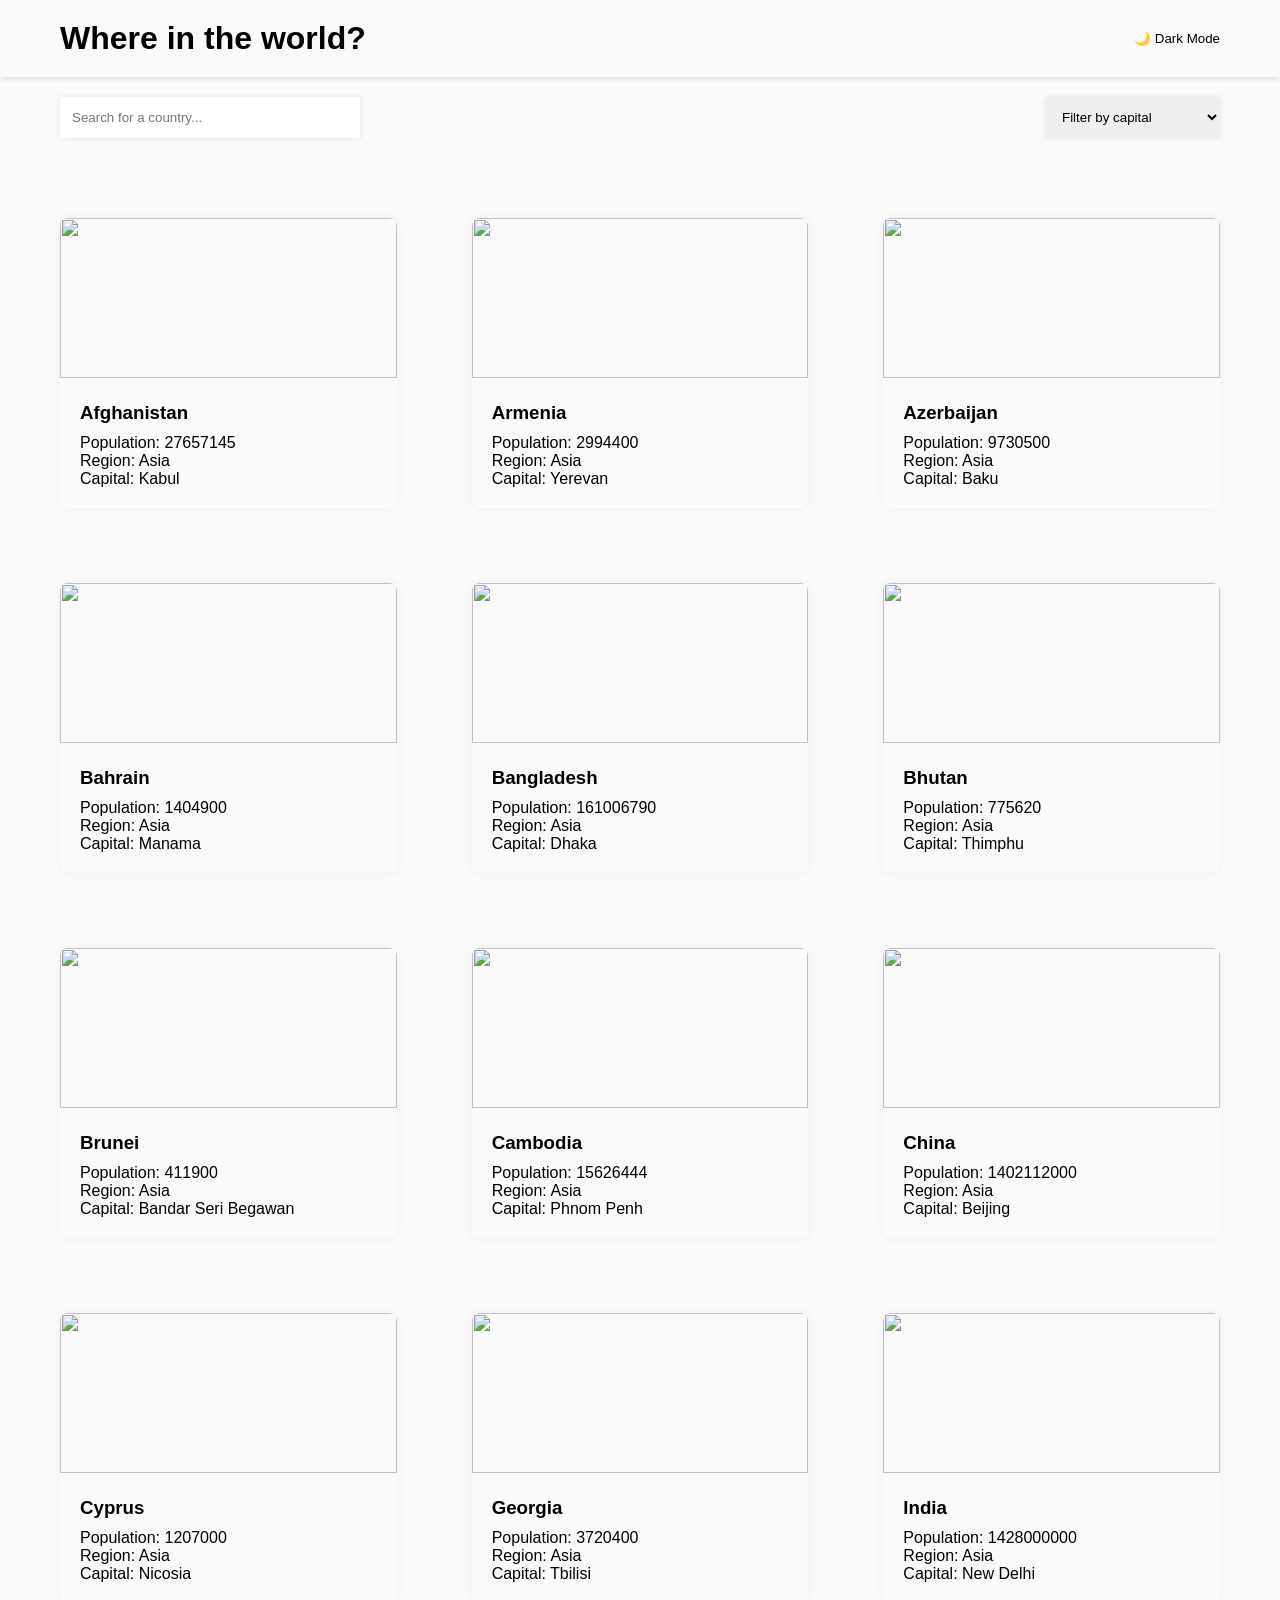
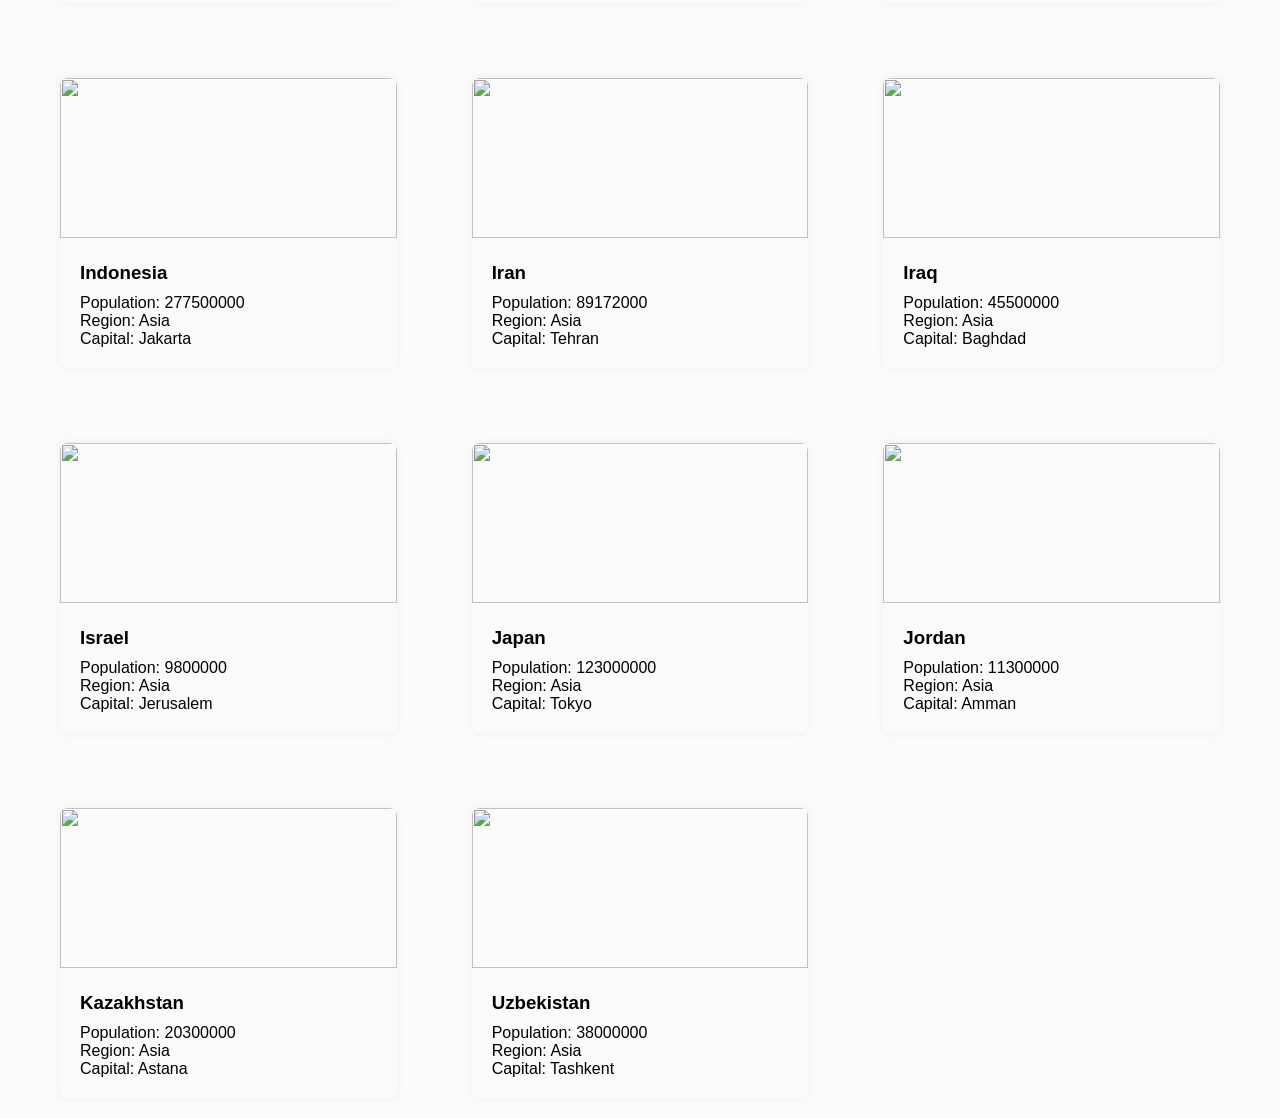
==== index.html @ 541171b5 "first commit" ====
<!DOCTYPE html>
<html lang="en">

<head>
    <meta charset="UTF-8">
    <meta name="viewport" content="width=device-width, initial-scale=1.0">
    <title>Document</title>
    <link rel="stylesheet" href="style.css">
</head>

<body>

    <!-- <button>dark</button>

    <button class="light">light</button> -->




    <div class="container head">
        <header class="header">
            <h1>Where in the world?</h1>
            <button id="darkBtn">
                🌙 Dark Mode
            </button>
        </header>

        <section class="controls">
            <input class="search-input" id="search-input" required type="text" placeholder="Search for a country...">

            <select id="capital">
                <option value="all">Filter by capital</option>
                <option value="Astana">Astana</option>
                <option value="Amman">Amman</option>
                <option value="Baku">Baku</option>
                <option value="Bandar Seri Begawan">Bandar Seri Begawan</option>
                <option value="Beijing">Beijing</option>
                <option value="Baghdad">Baghdad</option>
                <option value="Dhaka">Dhaka</option>
                <option value="Jerusalem">Jerusalem</option>
                <option value="Jakarta">Jakarta</option>
                <option value="Kabul">Kabul</option>
                <option value="Manama">Manama</option>
                <option value="Nicosia">Nicosia</option>
                <option value="New Delhi">New Delhi</option>
                <option value="Phnom Penh">Phnom Penh</option>
                <option value="Thimphu">Thimphu</option>
                <option value="Tbilisi">Tbilisi</option>
                <option value="Tehran">Tehran</option>
                <option value="Tokyo">Tokyo</option>
                <option value="Tashkent">Tashkent</option>
                <option value="Yerevan">Yerevan</option>

            </select>
        </section>

        <section class="countries-list">

    </div>


    <script type="module" src="./js/app.js"></script>
    <script type="module" src="./js/data.js"></script>
</body>

</html>
---- style.css ----
* {
    margin: 0;
    padding: 0;
    box-sizing: border-box;
}

:root {
    --dark: #000;
    --white: #fff;
    --gray: #454242;
}

.dark-mode {
    --dark: #fff;
    --white: #000;
}

body {
    margin: 0;
    font-family: Arial, sans-serif;
    background: var(--dark);
    color: var(--white);
}
body{
  background:#fafafa;
  color: var(--dark);
  transition:.3s;
}

body.dark{
  background:var(--dark);
  color: var(--white);
}
body.dark .country,
body.dark .search-input,
body.dark select{
  background:#2b3945;
  color:white;
  border:none;
}

#darkBtn{
  border:none;
  background:none;
  cursor:pointer;
  color:inherit;
}

.container {
    width: 100%;
    max-width: 1400px;
    margin: 0 auto;
}

.header {
    display: flex;
    justify-content: space-between;
    padding: 20px 60px;
    background: var;
    box-shadow: 0 2px 5px rgba(0, 0, 0, 0.1);
}

.controls {
    display: flex;
    justify-content: space-between;
    padding: 20px 60px;
    flex-wrap: wrap;
}

.controls input {
    width: 300px;
    padding: 12px;
    border: none;
    box-shadow: 0 0 5px rgba(0, 0, 0, 0.1);
}

.controls select {
    padding: 12px;
    border: none;
    box-shadow: 0 0 5px rgba(0, 0, 0, 0.1);
}

.countries-list {
    display: grid;
    grid-template-columns: repeat(auto-fill, minmax(250px, 1fr));
    gap: 75px;
    padding: 20px 60px;
    margin-top: 40px;
}

.country {
    background: var;
    border-radius: 8px;
    overflow: hidden;
    box-shadow: 0 0 10px rgba(0, 0, 0, 0.05);
}


.country img {
    width: 100%;
    height: 160px;
    object-fit: cover;
}

.deck {
    padding: 20px;
}

.country h3 {
    margin: 0 0 10px;
}
body.dark .country h3 {
    color: var(--white);
}
body.dark .country p{
    color: #baafaf;
}
body.dark .country p span{
    color: var(--white);
}
@media (max-width:570px){
    .header h1{
        font-size: 22px;
    }
    select{
        margin-top: 30px;
    }
}

@media (max-width:425px){
    .header h1{
        font-size: 13px;
    }
}
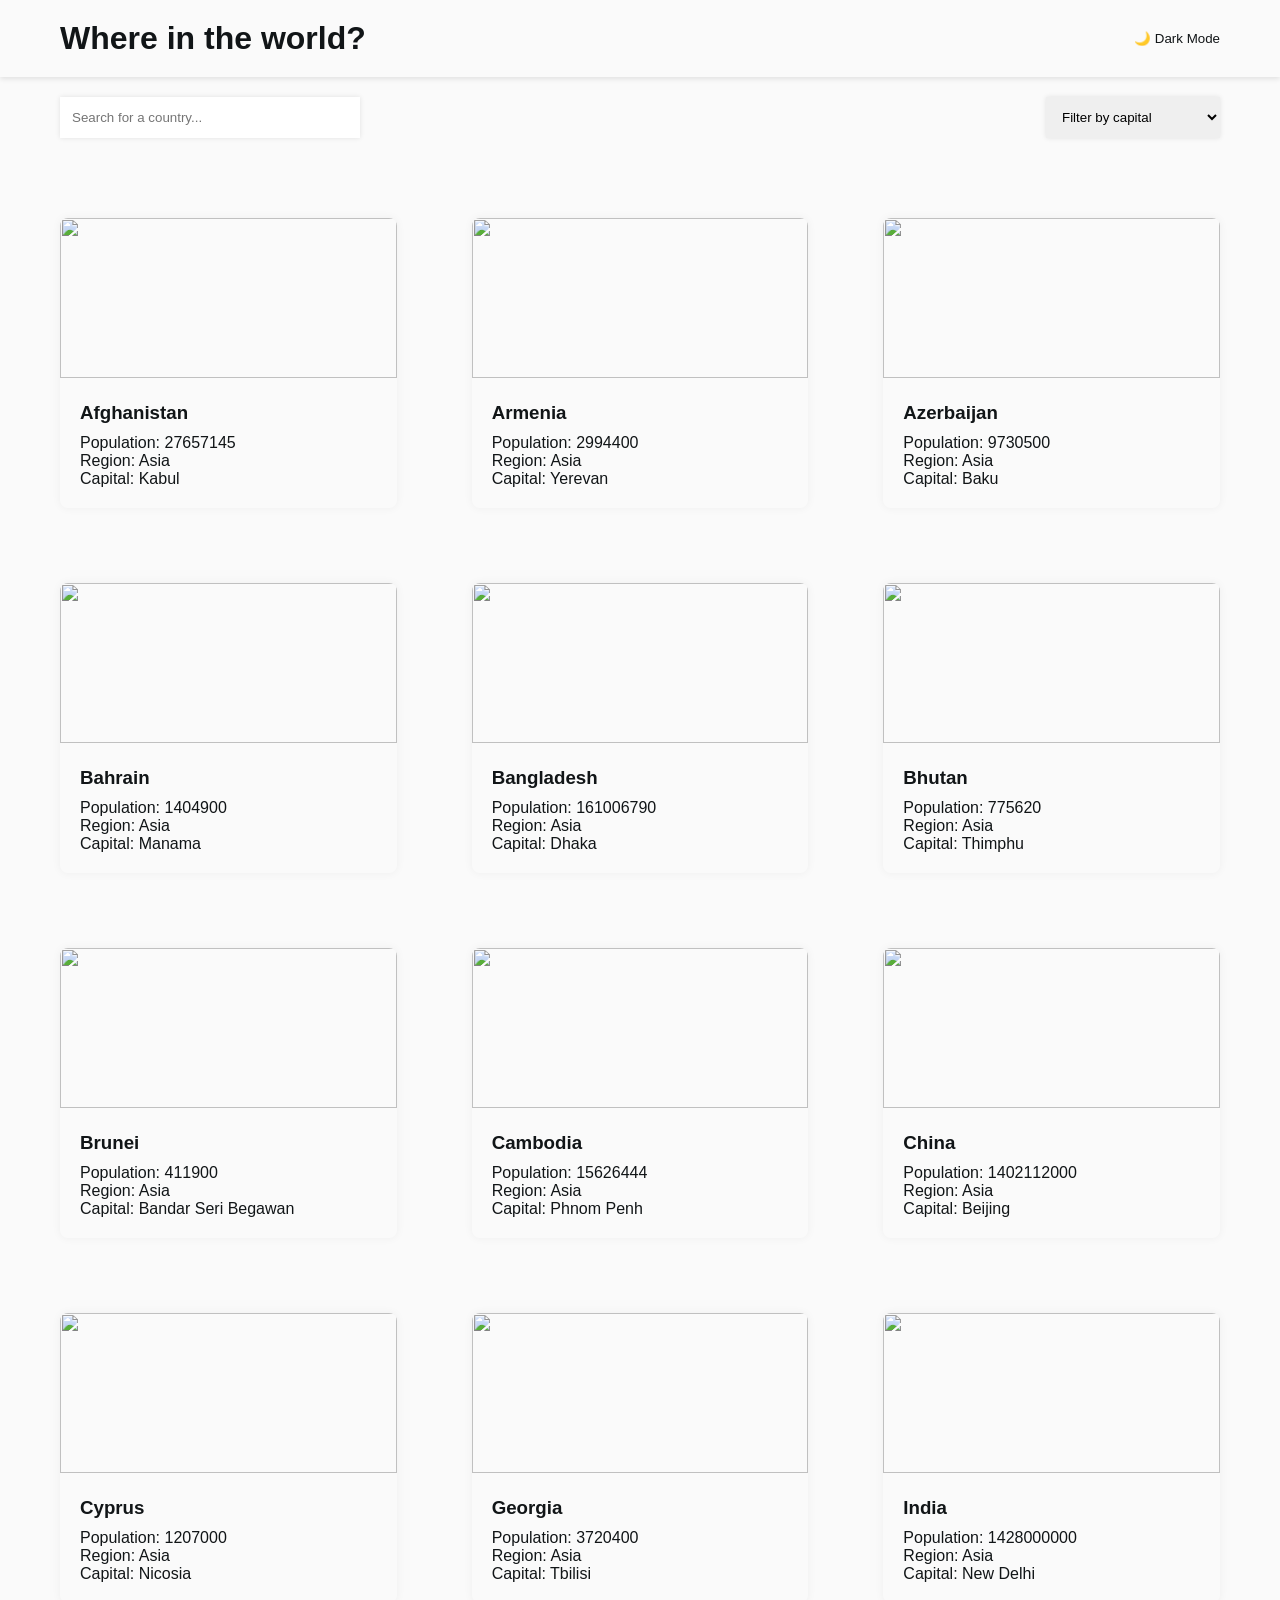
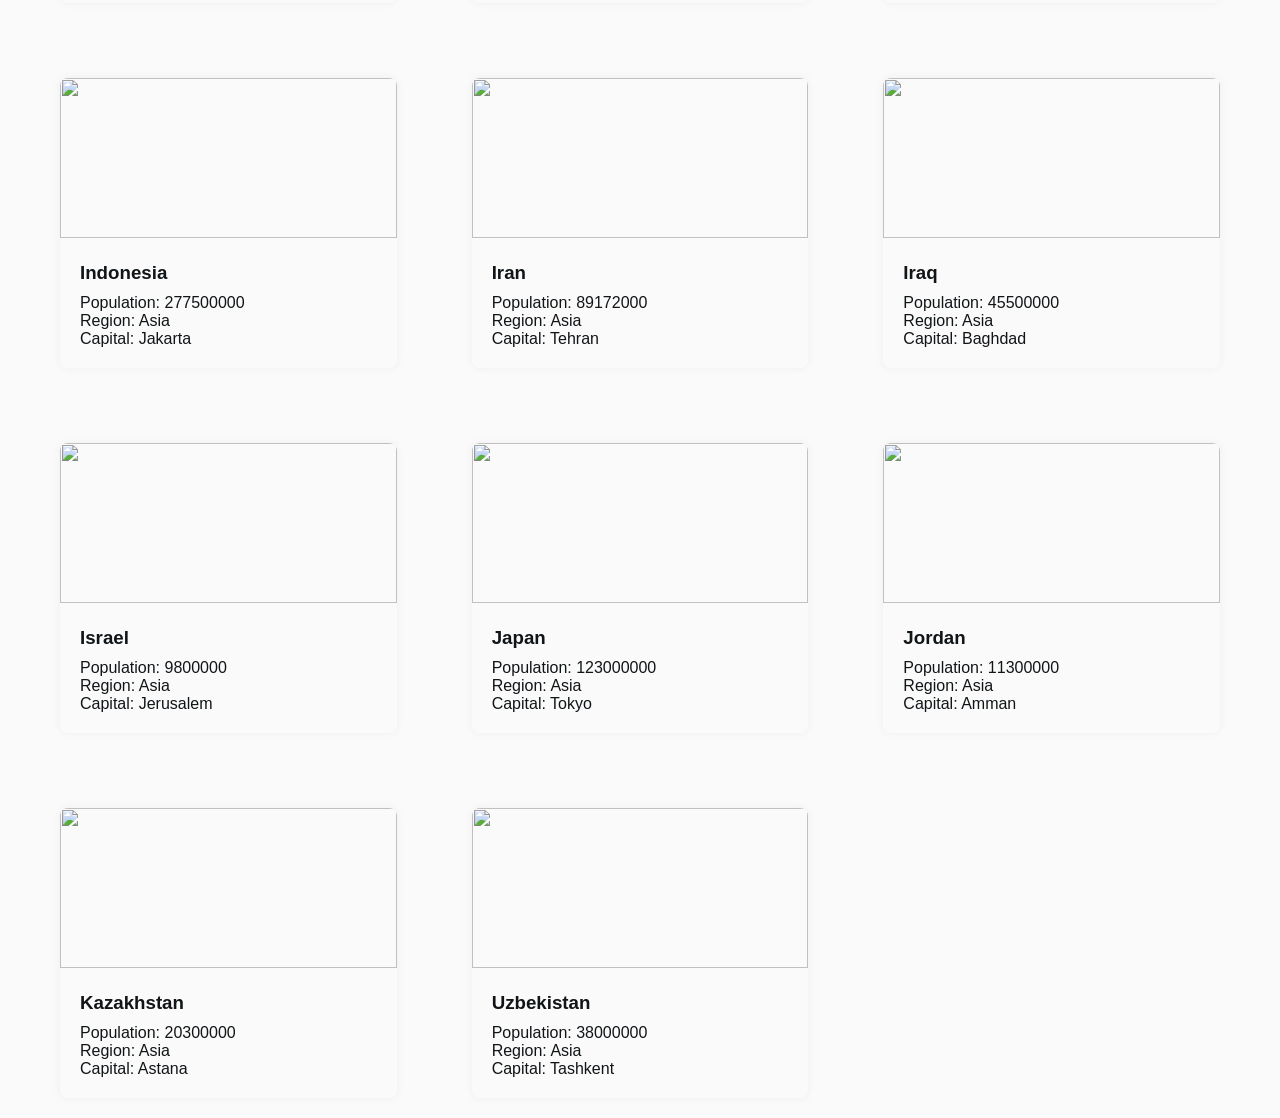
==== commit 8e7defd6: "first commit" ====
--- a/index.html
+++ b/index.html
@@ -9,13 +9,6 @@
 </head>
 
 <body>
-
-    <!-- <button>dark</button>
-
-    <button class="light">light</button> -->
-
-
-
 
     <div class="container head">
         <header class="header">
--- a/style.css
+++ b/style.css
@@ -21,34 +21,184 @@
     background: var(--dark);
     color: var(--white);
 }
-body{
-  background:#fafafa;
-  color: var(--dark);
-  transition:.3s;
-}
-
-body.dark{
-  background:var(--dark);
-  color: var(--white);
-}
+
+body {
+    background: #fafafa;
+    color: var(--dark);
+    transition: .3s;
+}
+
+body.dark {
+    background: var(--dark);
+    color: var(--white);
+}
+
 body.dark .country,
 body.dark .search-input,
-body.dark select{
-  background:#2b3945;
-  color:white;
-  border:none;
-}
-
-#darkBtn{
-  border:none;
-  background:none;
-  cursor:pointer;
-  color:inherit;
+body.dark select {
+    background: #2b3945;
+    color: var(--white);
+    border: none;
+}
+button
+{
+    background: transparent;
+    border: none;
+}
+
+
+
+
+
+
+/* Light */
+body{
+    background:#fafafa;
+    color:#111517;
+    transition:.3s;
+}
+
+/* Dark */
+body.dark{
+    background:#202C36;
+    color:#fff;
+}
+
+body.dark nav{
+    background:#475d71;
+}
+
+body.dark .detail-container{
+    color:#fff;
+}
+
+body.dark button{
+    background:transparent;
+    color:#fff;
+    border:none;
+    
+}
+
+body.dark span{
+    color:#fff;
+}
+
+
+
+
+
+
+.detail-section {
+    padding-top: 80px;
+    padding-bottom: 80px;
+}
+
+.container {
+    max-width: 1360px;
+    width: 100%;
+    margin: 0 auto;
+}
+
+.detail-container {
+    display: flex;
+    align-items: center;
+    gap: 120px;
+}
+
+.detail-img {
+    width: 560px;
+    height: 401px;
+    top: 280px;
+    left: 80px;
+
+    img {
+        width: 100%;
+        height: 100%;
+    }
+}
+
+.detail-intro {
+    width: 100%;
+    max-width: 598px;
+}
+
+.desc-top {
+    display: flex;
+    justify-content: space-between;
+    margin-bottom: 68px;
+}
+
+.desc-r {
+    h1 {
+        margin-bottom: 20px;
+
+    }
+
+    p {
+        margin-bottom: 10px;
+        font-weight: bold;
+
+    }
+
+    span {
+        font-weight: normal;
+        display: inline-block;
+        padding-left: 17px;
+    }
+}
+
+.desc-l {
+    margin-top: 43px;
+
+    p {
+        margin-bottom: 10px;
+        font-weight: bold;
+    }
+
+    span {
+        font-weight: normal;
+        display: inline-block;
+        padding-left: 17px;
+
+    }
+}
+
+.desc-bottom {
+    display: flex;
+    gap: 10px;
+    align-items: center;
+    p {
+        font-weight: bold;
+    }
+
+    span {
+        font-weight: normal;
+        display: inline-block;
+        padding-left: 17px;
+        border: 1px solid gray;
+        padding: 5px 10px;
+    }
+}
+
+
+
+
+
+
+
+
+
+
+#darkBtn {
+    border: none;
+    background: none;
+    cursor: pointer;
+    color: inherit;
 }
 
 .container {
     width: 100%;
-    max-width: 1400px;
+    max-width: 1360px;
     margin: 0 auto;
 }
 
@@ -109,26 +259,148 @@
 .country h3 {
     margin: 0 0 10px;
 }
+
 body.dark .country h3 {
     color: var(--white);
 }
-body.dark .country p{
+
+body.dark .country p {
     color: #baafaf;
 }
-body.dark .country p span{
+
+body.dark .country p span {
     color: var(--white);
 }
-@media (max-width:570px){
-    .header h1{
+
+
+
+
+
+
+/* =================== Responsive =================== */
+
+@media (max-width: 992px) {
+    .detail-container {
+        flex-direction: column;
+        gap: 50px;
+    }
+
+    .detail-img,
+    .detail-intro {
+        width: 100%;
+    }
+
+    .detail-img img {
+        width: 100%;
+        max-width: 500px;
+        display: block;
+        margin: auto;
+    }
+
+    .desc-top {
+        flex-direction: column;
+        gap: 30px;
+    }
+
+    .desc-bottom {
+        flex-wrap: wrap;
+        gap: 10px;
+    }
+}
+
+@media (max-width: 768px) {
+
+    nav .container {
+        padding: 20px;
+    }
+
+    nav h2 {
+        font-size: 18px;
+    }
+
+    #theme-btn {
+        font-size: 14px;
+    }
+
+    .detail-container {
+        padding: 20px;
+    }
+
+    .detail-img img {
+        width: 100%;
+    }
+
+    .detail-intro h1 {
+        font-size: 28px;
+    }
+
+    .desc-top {
+        flex-direction: column;
+        gap: 30px;
+    }
+
+    .desc-bottom {
+        flex-direction: column;
+        align-items: flex-start;
+    }
+
+    .desc-bottom span {
+        margin-top: 10px;
+    }
+}
+
+@media (max-width: 576px) {
+
+    nav h2 {
+        font-size: 16px;
+    }
+
+    #theme-btn {
+        font-size: 13px;
+    }
+
+    .detail-container {
+        padding: 15px;
+        gap: 35px;
+    }
+
+    .detail-intro h1 {
+        font-size: 24px;
+    }
+
+    .detail-intro p {
+        font-size: 14px;
+    }
+
+    .detail-img img {
+        border-radius: 8px;
+    }
+
+    .desc-bottom span {
+        width: 100%;
+        text-align: center;
+        padding: 8px;
+    }
+}
+
+
+
+
+
+
+
+@media (max-width:570px) {
+    .header h1 {
         font-size: 22px;
     }
-    select{
+
+    select {
         margin-top: 30px;
     }
 }
 
-@media (max-width:425px){
-    .header h1{
+@media (max-width:425px) {
+    .header h1 {
         font-size: 13px;
     }
 }
